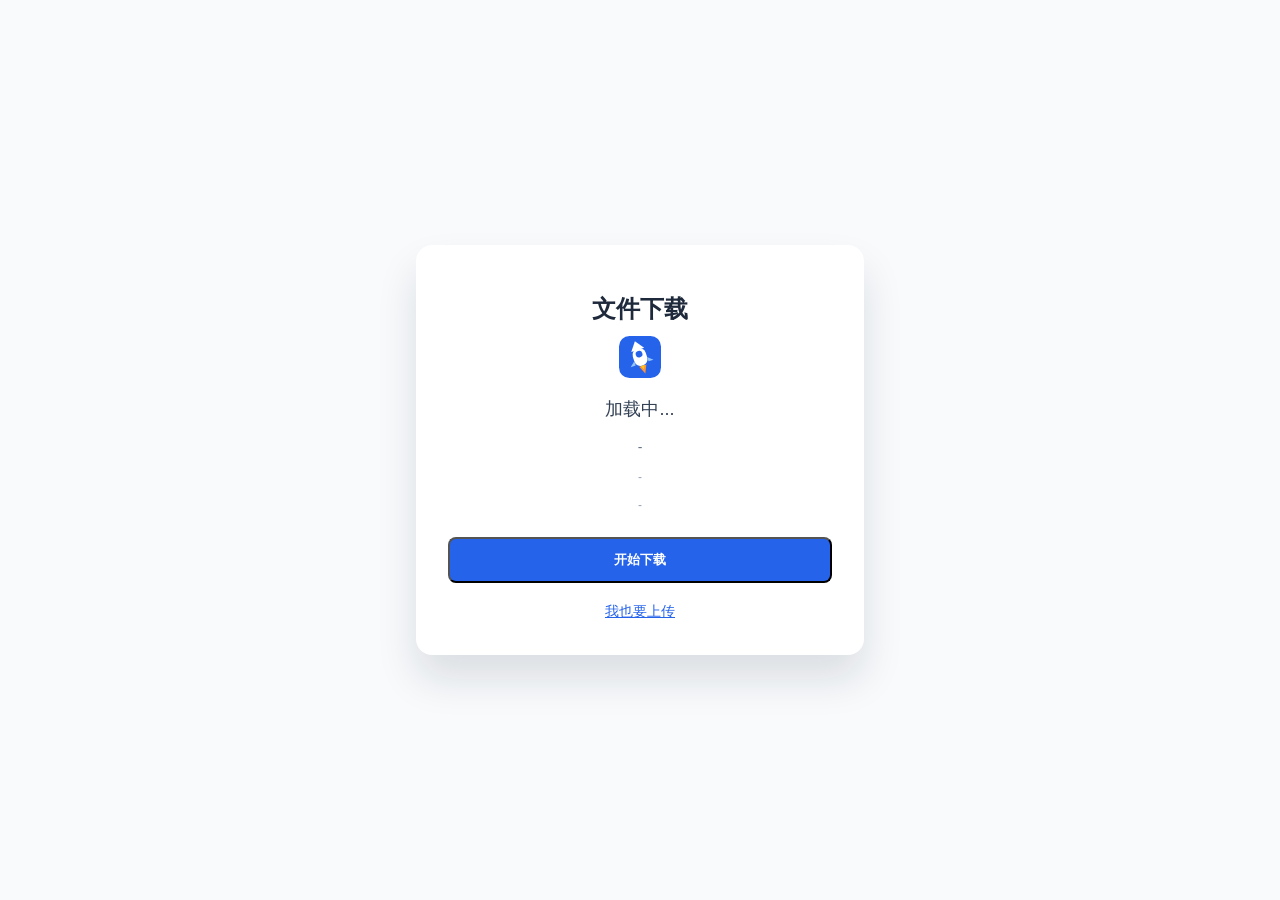
==== download.html @ 31c7c141 "Add open source project files" ====
﻿<!DOCTYPE html>
<html lang="zh-CN">
<head>
    <meta charset="UTF-8">
    <meta name="viewport" content="width=device-width, initial-scale=1.0">
    <title>文件下载</title>
    <link rel="icon" type="image/svg+xml" href="/favicon.svg">
    <link rel="stylesheet" href="./app.css">
</head>
<body class="bg-slate-50 min-h-screen flex items-center justify-center p-4">
    <div class="bg-white p-8 rounded-2xl shadow-xl w-full max-w-md">
        <h1 class="text-2xl font-bold text-slate-800 mb-2 text-center">文件下载</h1>

        <div class="text-center mb-6">
            <img src="/favicon.svg" alt="下载图标" class="hero-icon mx-auto mb-4">
            <h2 id="fileName" class="text-lg font-medium text-slate-700 mb-2 file-name-display">加载中...</h2>
            <p id="fileSize" class="text-slate-500 text-sm mb-2">-</p>
            <p id="expireInfo" class="text-slate-400 text-xs mb-2">-</p>
            <p id="expireAtInfo" class="text-slate-400 text-xs mb-4">-</p>
            <p id="downloadCount" class="text-slate-400 text-xs mb-6 hidden">已下载 0 次，剩余 5 次</p>
        </div>

        <button
            id="downloadBtn"
            class="w-full bg-blue-600 hover:bg-blue-700 text-white font-bold py-3 px-4 rounded-lg transition disabled:opacity-50 disabled:cursor-not-allowed"
        >
            开始下载
        </button>

        <div class="mt-4 text-center">
            <a href="/" class="text-sm text-blue-600">我也要上传</a>
        </div>
    </div>

    <script>
        const API_BASE = '';
        const code = location.pathname.replace(/^\//, '');

        async function loadFileInfo() {
            const res = await fetch(`${API_BASE}/api/file/${code}`);
            const data = await res.json();

            if (data.error || !res.ok) {
                document.getElementById('fileName').innerText = '文件不存在或已过期';
                document.getElementById('fileName').classList.add('text-red-500');
                document.getElementById('downloadBtn').disabled = true;
                document.getElementById('downloadBtn').innerText = '无法下载';
                return;
            }

            document.getElementById('fileName').innerText = data.name;
            document.getElementById('fileSize').innerText = formatSize(data.size);

            const now = Math.floor(Date.now() / 1000);
            const left = Math.max(0, data.expire_at - now);
            document.getElementById('expireInfo').innerText = `有效期 ${formatTime(left)}`;
            document.getElementById('expireAtInfo').innerText = `过期时间 ${formatDateTime(data.expire_at)}`;

            const remain = data.download_limit - data.download_count;
            document.getElementById('downloadCount').innerText = `已下载 ${data.download_count} 次，剩余 ${remain} 次`;
            document.getElementById('downloadCount').classList.remove('hidden');

            if (remain <= 0) {
                document.getElementById('downloadBtn').disabled = true;
                document.getElementById('downloadBtn').innerText = '下载次数已用完';
            }

            document.getElementById('downloadBtn').onclick = async () => {
                const btn = document.getElementById('downloadBtn');
                btn.disabled = true;
                btn.innerText = '正在获取...';

                try {
                    const downloadRes = await fetch(`${API_BASE}/api/download/${code}`);
                    const d = await downloadRes.json();

                    if (!downloadRes.ok) {
                        alert(d.error || '获取失败');
                        location.reload();
                        return;
                    }

                    if (!/Android|webOS|iPhone|iPad|iPod|BlackBerry/i.test(navigator.userAgent)) {
                        const a = document.createElement('a');
                        a.href = d.url;
                        a.download = data.name;
                        a.target = '_blank';
                        document.body.appendChild(a);
                        a.click();
                        document.body.removeChild(a);
                    } else {
                        window.location.href = d.url;
                    }

                    btn.innerText = '开始下载';
                    setTimeout(() => location.reload(), 2000);
                } catch (e) {
                    alert('下载失败');
                    location.reload();
                }
            };
        }

        function formatSize(bytes) {
            const units = ['B', 'KB', 'MB', 'GB', 'TB'];
            let i = 0;
            while (bytes >= 1024 && i < units.length - 1) {
                bytes /= 1024;
                i++;
            }
            return `${bytes.toFixed(2)} ${units[i]}`;
        }

        function formatTime(seconds) {
            if (seconds < 60) return `${seconds} 秒`;
            if (seconds < 3600) return `${Math.floor(seconds / 60)} 分钟`;
            if (seconds < 86400) return `${Math.floor(seconds / 3600)} 小时`;
            return `${Math.floor(seconds / 86400)} 天`;
        }

        function formatDateTime(timestamp) {
            const d = new Date(timestamp * 1000);
            const pad = (n) => String(n).padStart(2, '0');
            return `${d.getFullYear()}-${pad(d.getMonth() + 1)}-${pad(d.getDate())} ${pad(d.getHours())}:${pad(d.getMinutes())}:${pad(d.getSeconds())}`;
        }

        loadFileInfo();
    </script>
</body>
</html>
---- app.css ----
* {
    box-sizing: border-box;
}

html,
body {
    margin: 0;
    padding: 0;
}

body {
    font-family: -apple-system, BlinkMacSystemFont, "Segoe UI", "PingFang SC", "Hiragino Sans GB", "Microsoft YaHei", sans-serif;
    line-height: 1.5;
}

.hidden {
    display: none !important;
}

.bg-slate-50 {
    background: #f8fafc;
}

.bg-white {
    background: #ffffff;
}

.bg-slate-100 {
    background: #f1f5f9;
}

.bg-slate-200 {
    background: #e2e8f0;
}

.bg-blue-600 {
    background: #2563eb;
}

.bg-green-100 {
    background: #dcfce7;
}

.text-white {
    color: #ffffff;
}

.text-slate-400 {
    color: #94a3b8;
}

.text-slate-500 {
    color: #64748b;
}

.text-slate-600 {
    color: #475569;
}

.text-slate-700 {
    color: #334155;
}

.text-slate-800 {
    color: #1e293b;
}

.text-blue-600 {
    color: #2563eb;
}

.text-green-600 {
    color: #16a34a;
}

.text-red-500 {
    color: #ef4444;
}

.min-h-screen {
    min-height: 100vh;
}

.w-full {
    width: 100%;
}

.w-24 {
    width: 6rem;
}

.h-2 {
    height: 0.5rem;
}

.h-24 {
    height: 6rem;
}

.max-w-md {
    max-width: 28rem;
}

.p-2 {
    padding: 0.5rem;
}

.p-3 {
    padding: 0.75rem;
}

.p-4 {
    padding: 1rem;
}

.p-8 {
    padding: 2rem;
}

.p-10 {
    padding: 2.5rem;
}

.px-4 {
    padding-left: 1rem;
    padding-right: 1rem;
}

.py-2 {
    padding-top: 0.5rem;
    padding-bottom: 0.5rem;
}

.py-3 {
    padding-top: 0.75rem;
    padding-bottom: 0.75rem;
}

.pt-6 {
    padding-top: 1.5rem;
}

.mb-2 {
    margin-bottom: 0.5rem;
}

.mb-4 {
    margin-bottom: 1rem;
}

.mb-6 {
    margin-bottom: 1.5rem;
}

.mt-2 {
    margin-top: 0.5rem;
}

.mt-4 {
    margin-top: 1rem;
}

.mt-6 {
    margin-top: 1.5rem;
}

.border {
    border: 1px solid #e2e8f0;
}

.border-t {
    border-top: 1px solid #e2e8f0;
}

.border-slate-200 {
    border-color: #e2e8f0;
}

.rounded-full {
    border-radius: 9999px;
}

.rounded-lg {
    border-radius: 0.5rem;
}

.rounded-xl {
    border-radius: 0.75rem;
}

.rounded-2xl {
    border-radius: 1rem;
}

.shadow-sm {
    box-shadow: 0 1px 2px rgba(15, 23, 42, 0.08);
}

.shadow-xl {
    box-shadow: 0 24px 40px rgba(15, 23, 42, 0.12);
}

.flex {
    display: flex;
}

.items-center {
    align-items: center;
}

.justify-center {
    justify-content: center;
}

.justify-between {
    justify-content: space-between;
}

.gap-4 {
    gap: 1rem;
}

.overflow-hidden {
    overflow: hidden;
}

.truncate {
    overflow: hidden;
    text-overflow: ellipsis;
    white-space: nowrap;
}

.break-all {
    word-break: break-all;
}

.cursor-pointer {
    cursor: pointer;
}

.text-left {
    text-align: left;
}

.text-center {
    text-align: center;
}

.font-medium {
    font-weight: 500;
}

.font-bold {
    font-weight: 700;
}

.font-mono {
    font-family: ui-monospace, SFMono-Regular, Menlo, Monaco, Consolas, "Liberation Mono", "Courier New", monospace;
}

.text-\[10px\] {
    font-size: 10px;
    line-height: 1.4;
}

.text-xs {
    font-size: 0.75rem;
    line-height: 1rem;
}

.text-sm {
    font-size: 0.875rem;
    line-height: 1.25rem;
}

.text-lg {
    font-size: 1.125rem;
    line-height: 1.75rem;
}

.text-2xl {
    font-size: 1.5rem;
    line-height: 2rem;
}

.text-4xl {
    font-size: 2.25rem;
    line-height: 2.5rem;
}

.transition {
    transition: all 0.2s ease;
}

.transition-colors {
    transition: background-color 0.2s ease, color 0.2s ease, border-color 0.2s ease;
}

.hover\:bg-slate-200:hover {
    background: #e2e8f0;
}

.hover\:bg-blue-700:hover {
    background: #1d4ed8;
}

.disabled\:opacity-50:disabled {
    opacity: 0.5;
}

.disabled\:cursor-not-allowed:disabled {
    cursor: not-allowed;
}

.drop-zone {
    border: 2px dashed #cbd5e1;
    transition: border-color 0.3s ease, background-color 0.3s ease;
}

.drop-zone.active {
    border-color: #3b82f6;
    background: #eff6ff;
}

#progressBar {
    transition: width 0.1s ease-out;
}

.hero-icon {
    width: 3rem;
    height: 3rem;
    display: block;
    margin: 0 auto 1rem;
}

.file-name-display {
    display: block;
    width: 100%;
    max-width: 100%;
    line-height: 1.4;
    overflow-wrap: anywhere;
    word-break: break-word;
}
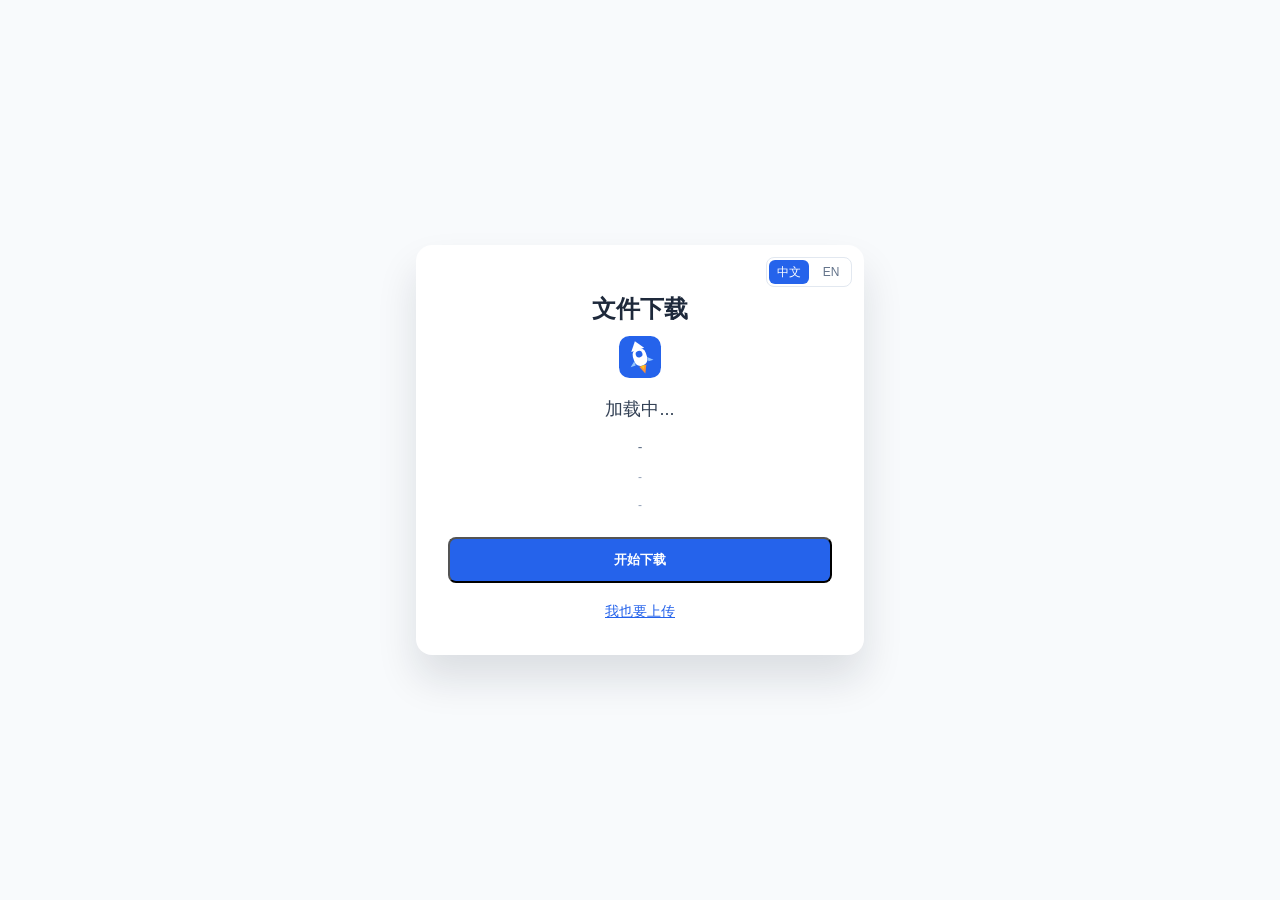
==== commit 11fa32f2: "Add bilingual UI" ====
--- a/download.html
+++ b/download.html
@@ -8,11 +8,15 @@
     <link rel="stylesheet" href="./app.css">
 </head>
 <body class="bg-slate-50 min-h-screen flex items-center justify-center p-4">
-    <div class="bg-white p-8 rounded-2xl shadow-xl w-full max-w-md">
-        <h1 class="text-2xl font-bold text-slate-800 mb-2 text-center">文件下载</h1>
+    <div class="bg-white p-8 rounded-2xl shadow-xl w-full max-w-md language-card">
+        <div class="language-switch" aria-label="Language">
+            <button id="langZhBtn" type="button" class="lang-button" onclick="setLanguage('zh')">中文</button>
+            <button id="langEnBtn" type="button" class="lang-button" onclick="setLanguage('en')">EN</button>
+        </div>
+        <h1 id="pageTitle" class="text-2xl font-bold text-slate-800 mb-2 text-center">文件下载</h1>
 
         <div class="text-center mb-6">
-            <img src="/favicon.svg" alt="下载图标" class="hero-icon mx-auto mb-4">
+            <img id="downloadIcon" src="/favicon.svg" alt="下载图标" class="hero-icon mx-auto mb-4">
             <h2 id="fileName" class="text-lg font-medium text-slate-700 mb-2 file-name-display">加载中...</h2>
             <p id="fileSize" class="text-slate-500 text-sm mb-2">-</p>
             <p id="expireInfo" class="text-slate-400 text-xs mb-2">-</p>
@@ -24,27 +28,116 @@
             id="downloadBtn"
             class="w-full bg-blue-600 hover:bg-blue-700 text-white font-bold py-3 px-4 rounded-lg transition disabled:opacity-50 disabled:cursor-not-allowed"
         >
-            开始下载
+            <span id="downloadBtnText">开始下载</span>
         </button>
 
         <div class="mt-4 text-center">
-            <a href="/" class="text-sm text-blue-600">我也要上传</a>
+            <a id="uploadLink" href="/" class="text-sm text-blue-600">我也要上传</a>
         </div>
     </div>
 
     <script>
         const API_BASE = '';
         const code = location.pathname.replace(/^\//, '');
+        const I18N = {
+            zh: {
+                htmlLang: 'zh-CN',
+                title: '文件下载',
+                downloadIconAlt: '下载图标',
+                loading: '加载中...',
+                downloadCount: (done, remain) => `已下载 ${done} 次，剩余 ${remain} 次`,
+                download: '开始下载',
+                upload: '我也要上传',
+                missing: '文件不存在或已过期',
+                unavailable: '无法下载',
+                validFor: (text) => `有效期 ${text}`,
+                expiresAt: (text) => `过期时间 ${text}`,
+                limitUsed: '下载次数已用完',
+                fetching: '正在获取...',
+                fetchFailed: '获取失败',
+                downloadFailed: '下载失败',
+                seconds: (n) => `${n} 秒`,
+                minutes: (n) => `${n} 分钟`,
+                hours: (n) => `${n} 小时`,
+                days: (n) => `${n} 天`
+            },
+            en: {
+                htmlLang: 'en',
+                title: 'File Download',
+                downloadIconAlt: 'Download icon',
+                loading: 'Loading...',
+                downloadCount: (done, remain) => `Downloaded ${done} times, ${remain} remaining`,
+                download: 'Start download',
+                upload: 'Upload a file',
+                missing: 'File not found or expired',
+                unavailable: 'Unavailable',
+                validFor: (text) => `Valid for ${text}`,
+                expiresAt: (text) => `Expires at ${text}`,
+                limitUsed: 'Download limit reached',
+                fetching: 'Getting link...',
+                fetchFailed: 'Failed to get link',
+                downloadFailed: 'Download failed',
+                seconds: (n) => `${n} sec`,
+                minutes: (n) => `${n} min`,
+                hours: (n) => `${n} hr`,
+                days: (n) => `${n} day${n === 1 ? '' : 's'}`
+            }
+        };
+        let currentLang = getInitialLanguage();
+
+        function getInitialLanguage() {
+            const params = new URLSearchParams(window.location.search);
+            const queryLang = params.get('lang');
+            if (queryLang === 'en' || queryLang === 'zh') return queryLang;
+            const savedLang = localStorage.getItem('nft_lang');
+            if (savedLang === 'en' || savedLang === 'zh') return savedLang;
+            return 'zh';
+        }
+
+        function tr(key, ...args) {
+            const value = I18N[currentLang][key];
+            return typeof value === 'function' ? value(...args) : value;
+        }
+
+        function setLanguage(lang) {
+            if (lang !== 'zh' && lang !== 'en') return;
+            currentLang = lang;
+            localStorage.setItem('nft_lang', lang);
+            const url = new URL(window.location.href);
+            if (lang === 'en') {
+                url.searchParams.set('lang', 'en');
+            } else {
+                url.searchParams.delete('lang');
+            }
+            window.history.replaceState(null, '', url);
+            applyLanguage();
+            loadFileInfo();
+        }
+
+        function applyLanguage() {
+            document.documentElement.lang = tr('htmlLang');
+            document.title = tr('title');
+            document.getElementById('pageTitle').innerText = tr('title');
+            document.getElementById('downloadIcon').alt = tr('downloadIconAlt');
+            document.getElementById('uploadLink').innerText = tr('upload');
+            document.getElementById('uploadLink').href = currentLang === 'en' ? '/?lang=en' : '/';
+            document.getElementById('langZhBtn').classList.toggle('active', currentLang === 'zh');
+            document.getElementById('langEnBtn').classList.toggle('active', currentLang === 'en');
+            document.getElementById('downloadBtnText').innerText = tr('download');
+            if (document.getElementById('fileName').innerText === I18N.zh.loading || document.getElementById('fileName').innerText === I18N.en.loading) {
+                document.getElementById('fileName').innerText = tr('loading');
+            }
+        }
 
         async function loadFileInfo() {
             const res = await fetch(`${API_BASE}/api/file/${code}`);
             const data = await res.json();
 
             if (data.error || !res.ok) {
-                document.getElementById('fileName').innerText = '文件不存在或已过期';
+                document.getElementById('fileName').innerText = tr('missing');
                 document.getElementById('fileName').classList.add('text-red-500');
                 document.getElementById('downloadBtn').disabled = true;
-                document.getElementById('downloadBtn').innerText = '无法下载';
+                document.getElementById('downloadBtnText').innerText = tr('unavailable');
                 return;
             }
 
@@ -53,29 +146,29 @@
 
             const now = Math.floor(Date.now() / 1000);
             const left = Math.max(0, data.expire_at - now);
-            document.getElementById('expireInfo').innerText = `有效期 ${formatTime(left)}`;
-            document.getElementById('expireAtInfo').innerText = `过期时间 ${formatDateTime(data.expire_at)}`;
+            document.getElementById('expireInfo').innerText = tr('validFor', formatTime(left));
+            document.getElementById('expireAtInfo').innerText = tr('expiresAt', formatDateTime(data.expire_at));
 
             const remain = data.download_limit - data.download_count;
-            document.getElementById('downloadCount').innerText = `已下载 ${data.download_count} 次，剩余 ${remain} 次`;
+            document.getElementById('downloadCount').innerText = tr('downloadCount', data.download_count, remain);
             document.getElementById('downloadCount').classList.remove('hidden');
 
             if (remain <= 0) {
                 document.getElementById('downloadBtn').disabled = true;
-                document.getElementById('downloadBtn').innerText = '下载次数已用完';
+                document.getElementById('downloadBtnText').innerText = tr('limitUsed');
             }
 
             document.getElementById('downloadBtn').onclick = async () => {
                 const btn = document.getElementById('downloadBtn');
                 btn.disabled = true;
-                btn.innerText = '正在获取...';
+                document.getElementById('downloadBtnText').innerText = tr('fetching');
 
                 try {
                     const downloadRes = await fetch(`${API_BASE}/api/download/${code}`);
                     const d = await downloadRes.json();
 
                     if (!downloadRes.ok) {
-                        alert(d.error || '获取失败');
+                        alert(d.error || tr('fetchFailed'));
                         location.reload();
                         return;
                     }
@@ -92,10 +185,10 @@
                         window.location.href = d.url;
                     }
 
-                    btn.innerText = '开始下载';
+                    document.getElementById('downloadBtnText').innerText = tr('download');
                     setTimeout(() => location.reload(), 2000);
                 } catch (e) {
-                    alert('下载失败');
+                    alert(tr('downloadFailed'));
                     location.reload();
                 }
             };
@@ -112,10 +205,10 @@
         }
 
         function formatTime(seconds) {
-            if (seconds < 60) return `${seconds} 秒`;
-            if (seconds < 3600) return `${Math.floor(seconds / 60)} 分钟`;
-            if (seconds < 86400) return `${Math.floor(seconds / 3600)} 小时`;
-            return `${Math.floor(seconds / 86400)} 天`;
+            if (seconds < 60) return tr('seconds', seconds);
+            if (seconds < 3600) return tr('minutes', Math.floor(seconds / 60));
+            if (seconds < 86400) return tr('hours', Math.floor(seconds / 3600));
+            return tr('days', Math.floor(seconds / 86400));
         }
 
         function formatDateTime(timestamp) {
@@ -124,6 +217,7 @@
             return `${d.getFullYear()}-${pad(d.getMonth() + 1)}-${pad(d.getDate())} ${pad(d.getHours())}:${pad(d.getMinutes())}:${pad(d.getSeconds())}`;
         }
 
+        applyLanguage();
         loadFileInfo();
     </script>
 </body>
--- a/app.css
+++ b/app.css
@@ -341,3 +341,37 @@
     overflow-wrap: anywhere;
     word-break: break-word;
 }
+
+.language-card {
+    position: relative;
+}
+
+.language-switch {
+    position: absolute;
+    top: 0.75rem;
+    right: 0.75rem;
+    display: inline-flex;
+    gap: 0.25rem;
+    padding: 0.125rem;
+    border: 1px solid #e2e8f0;
+    border-radius: 0.5rem;
+    background: #ffffff;
+}
+
+.lang-button {
+    min-width: 2.25rem;
+    height: 1.5rem;
+    padding: 0 0.5rem;
+    border: 0;
+    border-radius: 0.375rem;
+    background: transparent;
+    color: #64748b;
+    font-size: 0.75rem;
+    line-height: 1rem;
+    cursor: pointer;
+}
+
+.lang-button.active {
+    background: #2563eb;
+    color: #ffffff;
+}
